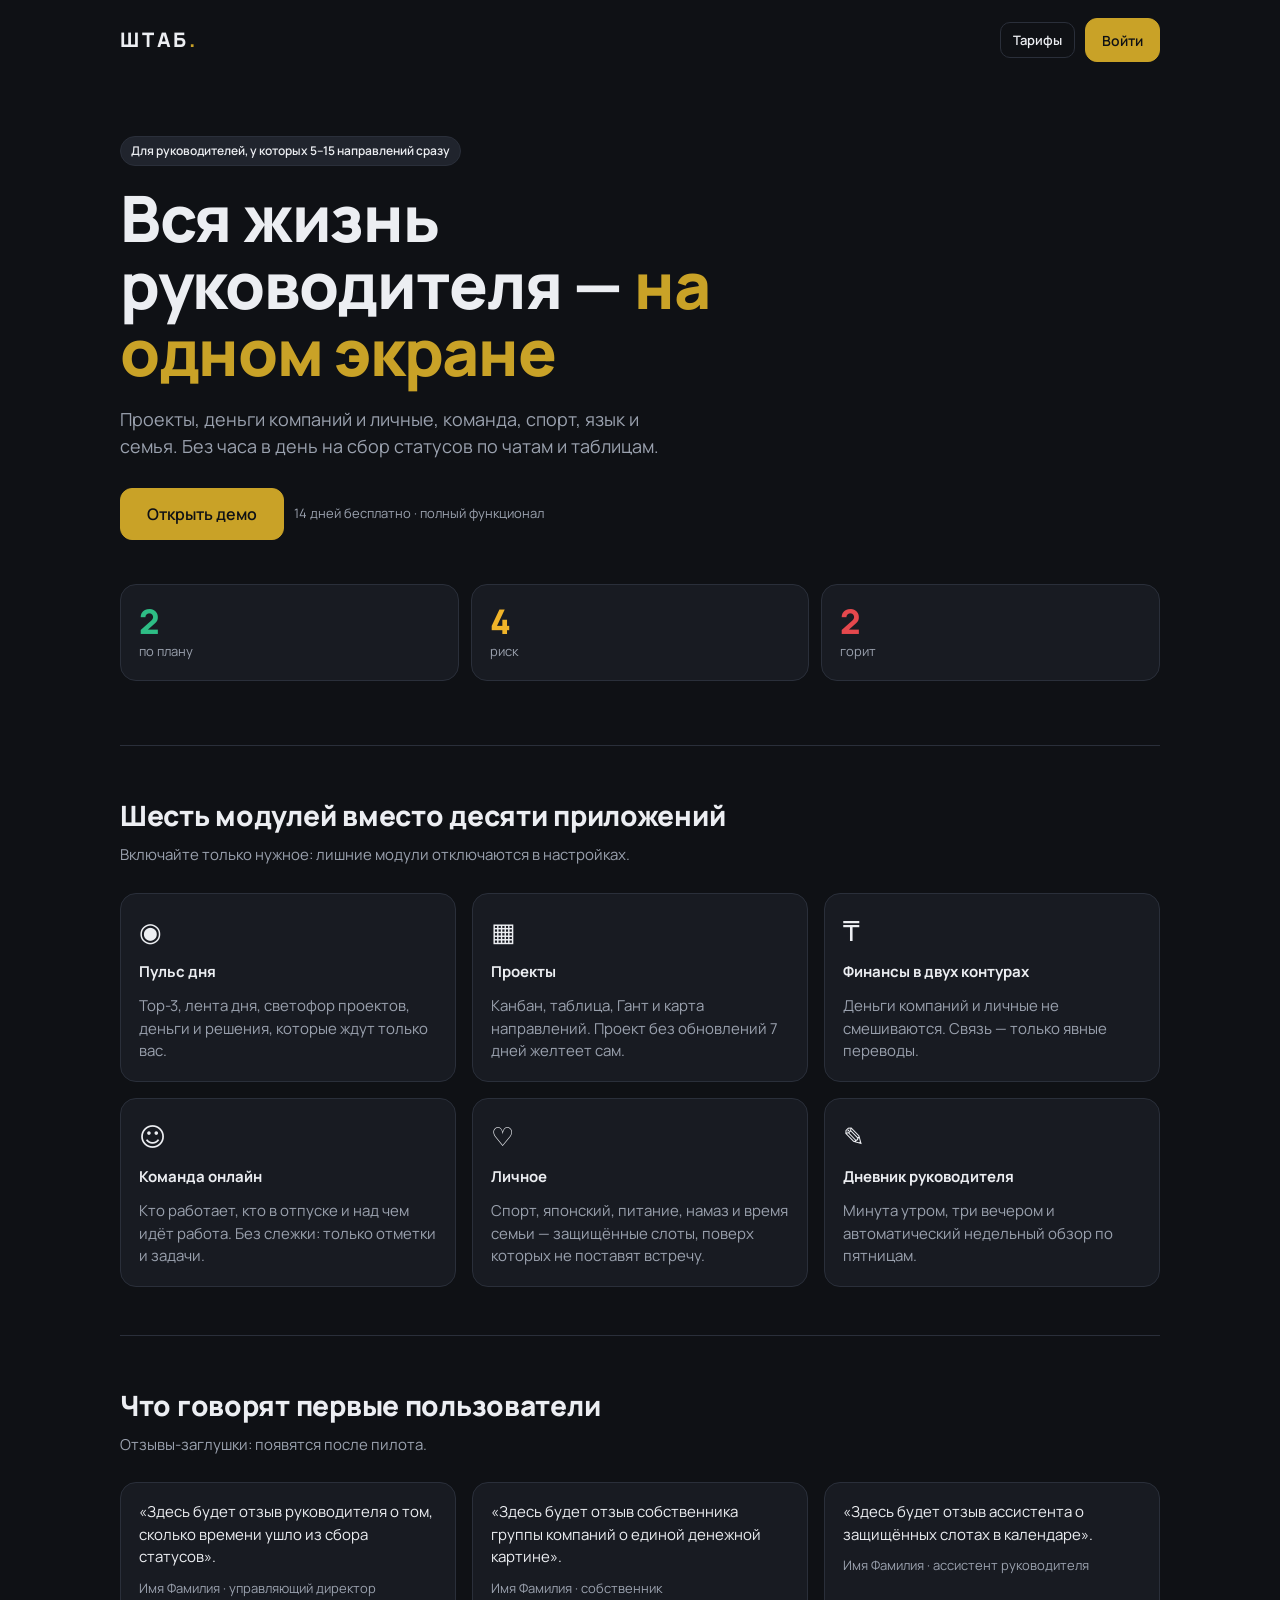
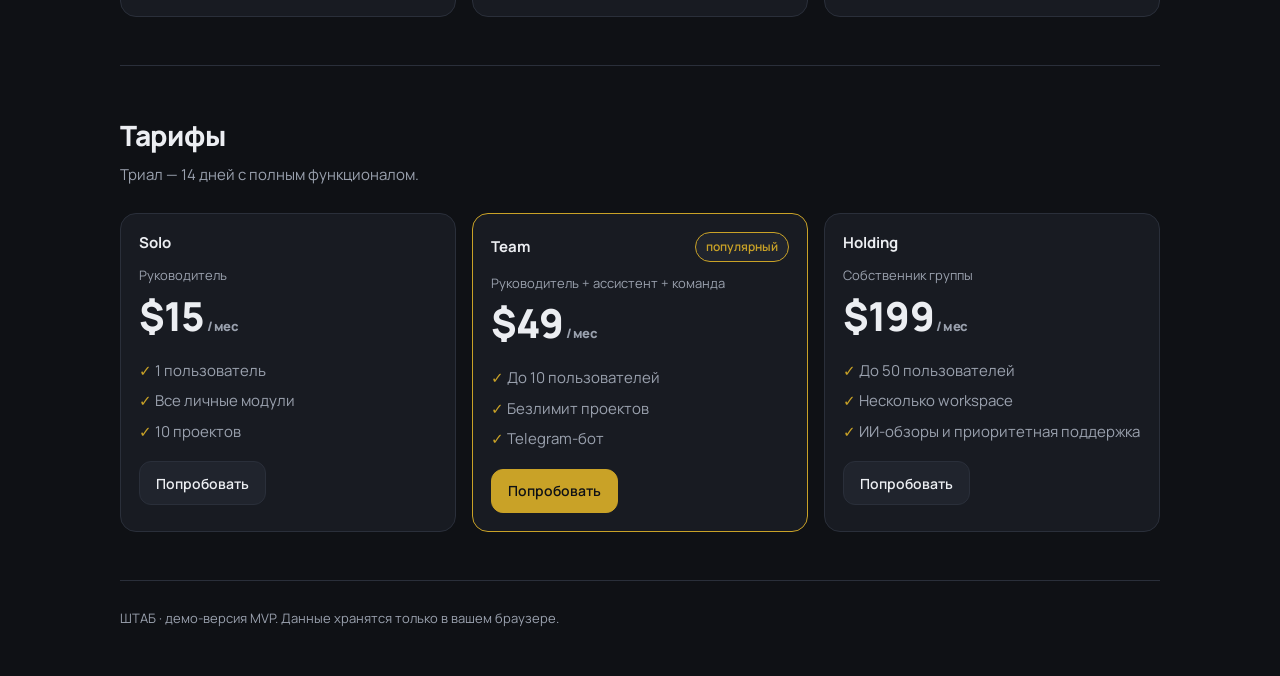
==== index.html @ 765a2123 "ШТАБ: демо MVP командного центра руководителя Статическое PWA: лендинг и приложение (Пульс, Проекты," ====
<!doctype html>
<html lang="ru" data-theme="dark">
<head>
  <meta charset="utf-8">
  <meta name="viewport" content="width=device-width, initial-scale=1, viewport-fit=cover">
  <meta name="theme-color" content="#0F1115">
  <meta name="description" content="ШТАБ — командный центр руководителя: проекты, деньги компаний и личные, команда онлайн, спорт, языки и дневник на одном экране.">
  <title>ШТАБ — вся жизнь руководителя на одном экране</title>
  <link rel="manifest" href="manifest.webmanifest">
  <link rel="icon" href="icon.svg" type="image/svg+xml">
  <link rel="preconnect" href="https://fonts.googleapis.com">
  <link rel="preconnect" href="https://fonts.gstatic.com" crossorigin>
  <link href="https://fonts.googleapis.com/css2?family=Manrope:wght@500;600;700;800&display=swap" rel="stylesheet">
  <link rel="stylesheet" href="css/app.css">
  <style>
    .wrap{max-width:1080px;margin:0 auto;padding:0 20px}
    .lnav{display:flex;align-items:center;justify-content:space-between;padding:18px 0}
    .hero{padding:56px 0 64px}
    .hero h1{font-size:clamp(34px,6.4vw,64px);line-height:1.05;max-width:15ch}
    .hero h1 em{font-style:normal;color:var(--gold)}
    .hero p.lead{font-size:18px;color:var(--muted);max-width:52ch;margin:20px 0 28px}
    section{padding:48px 0;border-top:1px solid var(--line)}
    section>h2{font-size:28px;margin-bottom:8px}
    section>p.sub{color:var(--muted);margin-bottom:26px;max-width:60ch}
    .mock{margin-top:44px;display:grid;grid-template-columns:repeat(3,1fr);gap:12px}
    .mock .card b{display:block;font-size:34px;font-weight:800;line-height:1.1}
    .price{font-size:40px;font-weight:800;letter-spacing:-.02em}
    .plan.best{border-color:var(--gold)}
    .plan ul{padding:0;margin:14px 0 18px;list-style:none;display:grid;gap:8px;color:var(--muted)}
    .plan li::before{content:'✓ ';color:var(--gold);font-weight:800}
    .ico{font-size:26px;margin-bottom:10px;display:block}
    footer{padding:28px 0 48px;color:var(--muted);font-size:13px;border-top:1px solid var(--line)}
    @media(max-width:899px){.mock{grid-template-columns:1fr 1fr 1fr}.mock .card{padding:12px}.mock .card b{font-size:26px}.hero{padding:28px 0 40px}}
  </style>
</head>
<body>
  <div class="wrap">
    <header class="lnav">
      <div class="logo" style="padding:0">ШТАБ<span>.</span></div>
      <nav class="row"><a class="btn ghost s" href="#pricing">Тарифы</a><a class="btn pri" href="app.html#/login">Войти</a></nav>
    </header>

    <main>
      <div class="hero">
        <span class="chip">Для руководителей, у которых 5–15 направлений сразу</span>
        <h1 style="margin-top:18px">Вся жизнь руководителя — <em>на одном экране</em></h1>
        <p class="lead">Проекты, деньги компаний и личные, команда, спорт, язык и семья. Без часа в день на сбор статусов по чатам и таблицам.</p>
        <div class="row"><a class="btn pri" href="app.html#/login" style="min-height:52px;padding:0 26px;font-size:16px">Открыть демо</a><span class="muted sm">14 дней бесплатно · полный функционал</span></div>
        <div class="mock" aria-label="Пример светофора проектов">
          <div class="card"><b class="c-g">2</b><span class="muted sm">по плану</span></div>
          <div class="card"><b class="c-y">4</b><span class="muted sm">риск</span></div>
          <div class="card"><b class="c-r">2</b><span class="muted sm">горит</span></div>
        </div>
      </div>

      <section>
        <h2>Шесть модулей вместо десяти приложений</h2>
        <p class="sub">Включайте только нужное: лишние модули отключаются в настройках.</p>
        <div class="grid g3">
          <div class="card"><span class="ico" aria-hidden="true">◉</span><h3>Пульс дня</h3><p class="muted" style="margin-top:6px">Top-3, лента дня, светофор проектов, деньги и решения, которые ждут только вас.</p></div>
          <div class="card"><span class="ico" aria-hidden="true">▦</span><h3>Проекты</h3><p class="muted" style="margin-top:6px">Канбан, таблица, Гант и карта направлений. Проект без обновлений 7 дней желтеет сам.</p></div>
          <div class="card"><span class="ico" aria-hidden="true">₸</span><h3>Финансы в двух контурах</h3><p class="muted" style="margin-top:6px">Деньги компаний и личные не смешиваются. Связь — только явные переводы.</p></div>
          <div class="card"><span class="ico" aria-hidden="true">☺</span><h3>Команда онлайн</h3><p class="muted" style="margin-top:6px">Кто работает, кто в отпуске и над чем идёт работа. Без слежки: только отметки и задачи.</p></div>
          <div class="card"><span class="ico" aria-hidden="true">♡</span><h3>Личное</h3><p class="muted" style="margin-top:6px">Спорт, японский, питание, намаз и время семьи — защищённые слоты, поверх которых не поставят встречу.</p></div>
          <div class="card"><span class="ico" aria-hidden="true">✎</span><h3>Дневник руководителя</h3><p class="muted" style="margin-top:6px">Минута утром, три вечером и автоматический недельный обзор по пятницам.</p></div>
        </div>
      </section>

      <section>
        <h2>Что говорят первые пользователи</h2>
        <p class="sub">Отзывы-заглушки: появятся после пилота.</p>
        <div class="grid g3">
          <div class="card"><p>«Здесь будет отзыв руководителя о том, сколько времени ушло из сбора статусов».</p><p class="muted sm" style="margin-top:10px">Имя Фамилия · управляющий директор</p></div>
          <div class="card"><p>«Здесь будет отзыв собственника группы компаний о единой денежной картине».</p><p class="muted sm" style="margin-top:10px">Имя Фамилия · собственник</p></div>
          <div class="card"><p>«Здесь будет отзыв ассистента о защищённых слотах в календаре».</p><p class="muted sm" style="margin-top:10px">Имя Фамилия · ассистент руководителя</p></div>
        </div>
      </section>

      <section id="pricing">
        <h2>Тарифы</h2>
        <p class="sub">Триал — 14 дней с полным функционалом.</p>
        <div class="grid g3">
          <div class="card plan"><h3>Solo</h3><p class="muted sm">Руководитель</p><div class="price">$15<span class="muted sm"> / мес</span></div><ul><li>1 пользователь</li><li>Все личные модули</li><li>10 проектов</li></ul><a class="btn" href="app.html#/login">Попробовать</a></div>
          <div class="card plan best"><h3>Team <span class="chip on">популярный</span></h3><p class="muted sm">Руководитель + ассистент + команда</p><div class="price">$49<span class="muted sm"> / мес</span></div><ul><li>До 10 пользователей</li><li>Безлимит проектов</li><li>Telegram-бот</li></ul><a class="btn pri" href="app.html#/login">Попробовать</a></div>
          <div class="card plan"><h3>Holding</h3><p class="muted sm">Собственник группы</p><div class="price">$199<span class="muted sm"> / мес</span></div><ul><li>До 50 пользователей</li><li>Несколько workspace</li><li>ИИ-обзоры и приоритетная поддержка</li></ul><a class="btn" href="app.html#/login">Попробовать</a></div>
        </div>
      </section>
    </main>

    <footer>ШТАБ · демо-версия MVP. Данные хранятся только в вашем браузере.</footer>
  </div>
  <script>if ('serviceWorker' in navigator && location.protocol.startsWith('http')) navigator.serviceWorker.register('sw.js').catch(function () {});</script>
</body>
</html>
---- css/app.css ----
/* ШТАБ — дизайн-токены по PRD §8 */
:root{
  --bg:#0F1115;--card:#181B22;--card2:#20242D;--line:#2A2F3A;--text:#ECEEF2;--muted:#9AA1AE;
  --gold:#C9A227;--gold-ink:#0F1115;--g:#2EBD85;--y:#F0B429;--r:#E5484D;--blue:#5B8DEF;--violet:#B07CE8;
  --radius:16px;--font:'Manrope','Inter',system-ui,-apple-system,'Segoe UI',sans-serif;
}
:root[data-theme=light]{
  --bg:#F6F5F1;--card:#FFFFFF;--card2:#F1EFE9;--line:#E2DFD6;--text:#16181D;--muted:#5F6673;
  --gold:#8E7010;--gold-ink:#FFFFFF;--g:#178A5E;--y:#A87400;--r:#C9343A;--blue:#2F6BDD;--violet:#7E4CC2;
}
*{box-sizing:border-box}
html{-webkit-text-size-adjust:100%}
body{margin:0;background:var(--bg);color:var(--text);font:15px/1.5 var(--font);-webkit-font-smoothing:antialiased}
a{color:inherit;text-decoration:none}
h1,h2,h3,h4,p{margin:0}
h1{font-size:28px;line-height:1.2;font-weight:800;letter-spacing:-.02em}
h2{font-size:20px;font-weight:800;letter-spacing:-.01em}
h3{font-size:15px;font-weight:700}
.muted{color:var(--muted)} .sm{font-size:13px} .xs{font-size:12px}
.gold{color:var(--gold)} .c-g{color:var(--g)} .c-y{color:var(--y)} .c-r{color:var(--r)}
.num{font-variant-numeric:tabular-nums}
.big{font-size:28px;font-weight:800;letter-spacing:-.02em;line-height:1.15;font-variant-numeric:tabular-nums}
.mid{font-size:20px;font-weight:800;font-variant-numeric:tabular-nums}

/* каркас */
.shell{display:flex;min-height:100vh}
.side{width:236px;flex:none;border-right:1px solid var(--line);padding:20px 12px;position:sticky;top:0;height:100vh;display:flex;flex-direction:column;gap:4px;overflow:auto}
.logo{font-weight:800;font-size:20px;letter-spacing:.14em;padding:4px 12px 16px}
.logo span{color:var(--gold)}
.side a.nav{display:flex;align-items:center;gap:10px;padding:0 12px;min-height:44px;border-radius:12px;color:var(--muted);font-weight:600}
.side a.nav i{font-style:normal;width:20px;text-align:center}
.side a.nav:hover{background:var(--card)}
.side a.nav.on{background:var(--card);color:var(--text);box-shadow:inset 3px 0 0 var(--gold)}
.side .who{margin-top:auto;padding:12px;border-top:1px solid var(--line);display:flex;gap:10px;align-items:center}
.main{flex:1;min-width:0;padding:20px 28px 60px;max-width:1240px}
.top{display:flex;align-items:center;gap:10px;margin-bottom:20px;flex-wrap:wrap}
.top h1{flex:1;min-width:160px}
.tabbar{display:none}
.btn.only-m{display:none}
@media(max-width:899px){
  .btn.only-m{display:inline-flex}
  .side{display:none}
  .main{padding:14px 16px 96px}
  h1{font-size:23px}
  .tabbar{display:flex;position:fixed;left:0;right:0;bottom:0;background:var(--card);border-top:1px solid var(--line);padding:4px 4px calc(4px + env(safe-area-inset-bottom));z-index:20}
  .tabbar a{flex:1;display:flex;flex-direction:column;align-items:center;justify-content:center;gap:2px;min-height:52px;font-size:11px;font-weight:600;color:var(--muted);border-radius:12px}
  .tabbar a i{font-style:normal;font-size:19px;line-height:1}
  .tabbar a.on{color:var(--gold)}
}

/* элементы */
.grid{display:grid;gap:16px}
.g2{grid-template-columns:repeat(2,minmax(0,1fr))}
.g3{grid-template-columns:repeat(3,minmax(0,1fr))}
.g4{grid-template-columns:repeat(4,minmax(0,1fr))}
@media(max-width:899px){.g2,.g3{grid-template-columns:minmax(0,1fr)}.g4{grid-template-columns:repeat(2,minmax(0,1fr))}}
.card{background:var(--card);border:1px solid var(--line);border-radius:var(--radius);padding:18px;min-width:0}
.card>h3{margin-bottom:12px;display:flex;align-items:center;gap:8px;justify-content:space-between}
.stack{display:flex;flex-direction:column;gap:16px}
.row{display:flex;align-items:center;gap:10px;flex-wrap:wrap}
.between{justify-content:space-between}
.grow{flex:1;min-width:0}
.kpi .lbl{color:var(--muted);font-size:13px;margin-bottom:4px}
.btn{display:inline-flex;align-items:center;justify-content:center;gap:6px;min-height:44px;padding:0 16px;border-radius:12px;border:1px solid var(--line);background:var(--card2);color:var(--text);font:600 14px var(--font);cursor:pointer;white-space:nowrap}
.btn:hover{border-color:var(--muted)}
.btn.pri{background:var(--gold);border-color:var(--gold);color:var(--gold-ink)}
.btn.ghost{background:transparent}
.btn.s{min-height:36px;padding:0 12px;font-size:13px;border-radius:10px}
.btn.icon{width:44px;padding:0;font-size:18px}
.btn.danger{color:var(--r)}
:focus-visible{outline:2px solid var(--gold);outline-offset:2px}
input,select,textarea{font:500 15px var(--font);color:var(--text);background:var(--card2);border:1px solid var(--line);border-radius:12px;min-height:44px;padding:8px 12px;width:100%}
textarea{min-height:76px;resize:vertical}
input[type=checkbox],input[type=radio]{width:22px;height:22px;min-height:0;padding:0;accent-color:var(--gold);flex:none}
input[type=range]{padding:0;accent-color:var(--gold)}
label.f{display:flex;flex-direction:column;gap:5px;font-size:13px;color:var(--muted);font-weight:600}
label.chk{display:flex;align-items:center;gap:10px;min-height:44px;cursor:pointer}
form.form{display:grid;gap:12px}
.f2{display:grid;grid-template-columns:1fr 1fr;gap:12px}
.seg{display:inline-flex;background:var(--card2);border:1px solid var(--line);border-radius:12px;padding:3px;gap:2px;flex-wrap:wrap}
.seg button,.seg a{min-height:38px;padding:0 13px;border-radius:9px;border:0;background:transparent;color:var(--muted);font:600 13px var(--font);cursor:pointer;display:inline-flex;align-items:center;gap:6px}
.seg .on{background:var(--card);color:var(--text);box-shadow:0 0 0 1px var(--line)}
.chip{display:inline-flex;align-items:center;gap:6px;min-height:30px;padding:0 10px;border-radius:999px;background:var(--card2);border:1px solid var(--line);font-size:12px;font-weight:600;white-space:nowrap}
button.chip{cursor:pointer;color:var(--text);font-family:var(--font);min-height:38px}
.chip.on{border-color:var(--gold);color:var(--gold)}
.chip.r{border-color:var(--r);color:var(--r)} .chip.g{border-color:var(--g);color:var(--g)} .chip.y{border-color:var(--y);color:var(--y)}
.dot{display:inline-block;width:10px;height:10px;border-radius:50%;flex:none}
.dot.g{background:var(--g)} .dot.y{background:var(--y)} .dot.r{background:var(--r)}
.av{width:38px;height:38px;border-radius:50%;background:var(--card2);border:1px solid var(--line);display:inline-flex;align-items:center;justify-content:center;font-weight:800;font-size:13px;color:var(--gold);flex:none}
.list{display:flex;flex-direction:column}
.li{display:flex;align-items:center;gap:12px;padding:10px 0;border-top:1px solid var(--line);min-height:48px}
.li:first-child{border-top:0}
.bar{height:8px;border-radius:99px;background:var(--card2);overflow:hidden}
.bar>i{display:block;height:100%;border-radius:99px;background:var(--gold)}
.bar>i.g{background:var(--g)} .bar>i.r{background:var(--r)} .bar>i.y{background:var(--y)}
table.t{width:100%;border-collapse:collapse;font-size:14px}
table.t th{text-align:left;color:var(--muted);font-size:12px;font-weight:600;padding:8px 10px;border-bottom:1px solid var(--line);white-space:nowrap}
table.t td{padding:10px;border-bottom:1px solid var(--line);vertical-align:middle}
table.t tr:last-child td{border-bottom:0}
table.t td.n,table.t th.n{text-align:right;font-variant-numeric:tabular-nums;white-space:nowrap}
.scroll{overflow-x:auto;-webkit-overflow-scrolling:touch}
.note{background:var(--card2);border:1px dashed var(--line);border-radius:12px;padding:10px 12px;font-size:13px;color:var(--muted)}
.warn{border-color:var(--y);color:var(--y);border-style:solid}
details summary{cursor:pointer;min-height:44px;display:flex;align-items:center;gap:8px;list-style:none}
details summary::-webkit-details-marker{display:none}

/* светофор */
.lights{display:grid;grid-template-columns:repeat(3,1fr);gap:10px}
.light{background:var(--card2);border:1px solid var(--line);border-radius:14px;padding:14px;text-align:left;cursor:pointer;color:var(--text);font-family:var(--font);min-height:44px}
.light b{display:block;font-size:34px;line-height:1.1;font-weight:800}
.light.g b{color:var(--g)} .light.y b{color:var(--y)} .light.r b{color:var(--r)}

/* лента дня */
.tl{display:flex;gap:12px;padding:9px 0;border-top:1px solid var(--line);align-items:center}
.tl:first-child{border-top:0}
.tl time{width:92px;flex:none;font-variant-numeric:tabular-nums;font-size:13px;color:var(--muted);font-weight:600}
.tl.past{opacity:.5}
.tl.now time{color:var(--gold)}
.tl.now{box-shadow:inset 3px 0 0 var(--gold);padding-left:10px}

/* проекты */
.kanban{display:grid;grid-template-columns:repeat(5,minmax(210px,1fr));gap:12px;overflow-x:auto;padding-bottom:6px}
.kcol{background:var(--card);border:1px solid var(--line);border-radius:14px;padding:10px;min-height:160px;display:flex;flex-direction:column;gap:8px}
.kcol h4{font-size:12px;color:var(--muted);font-weight:700;text-transform:uppercase;letter-spacing:.06em;padding:4px 4px 2px;display:flex;justify-content:space-between}
.pcard{display:flex;flex-direction:column;gap:4px;background:var(--card2);border:1px solid var(--line);border-radius:12px;padding:12px}
.pcard:hover{border-color:var(--gold)}
.pcard .hd{display:flex;gap:8px;align-items:center;font-weight:700}
.gantt{display:grid;grid-template-columns:minmax(120px,220px) 1fr;gap:8px 12px;align-items:center;min-width:560px}
.gtrack{position:relative;height:28px;background:var(--card2);border-radius:8px}
.gbar{position:absolute;top:5px;height:18px;border-radius:6px;min-width:6px}
.gbar.g{background:var(--g)} .gbar.y{background:var(--y)} .gbar.r{background:var(--r)}
.gtoday{position:absolute;top:-3px;bottom:-3px;width:2px;background:var(--gold)}
.tile{border-top:3px solid var(--gold)}

/* команда */
.tcard{background:var(--card);border:1px solid var(--line);border-radius:var(--radius);padding:14px;display:flex;flex-direction:column;gap:8px;text-align:left;color:var(--text);font:inherit;cursor:pointer}
.tcard:hover{border-color:var(--gold)}
table.cal{border-collapse:separate;border-spacing:2px;font-size:12px}
table.cal th{font-weight:600;color:var(--muted);min-width:26px;text-align:center;padding:2px}
table.cal td{width:26px;height:28px;text-align:center;border-radius:6px;background:var(--card2)}
table.cal td.nm,table.cal th.nm{text-align:left;white-space:nowrap;background:var(--card);padding-right:10px;position:sticky;left:0;font-size:13px;min-width:130px}
table.cal td.off{background:transparent;border:1px solid var(--line)}
table.cal td.vacation{background:var(--blue)} table.cal td.sick{background:var(--r)} table.cal td.day_off{background:var(--violet)}
table.cal td.trip{background:var(--y)} table.cal td.training{background:var(--g)}
table.cal td.pend{opacity:.55;outline:2px dashed var(--text);outline-offset:-2px}
table.cal td.td{box-shadow:0 0 0 2px var(--gold)}

/* графики */
.chart{width:100%;height:auto;display:block}
.bar-a{fill:var(--g)} .bar-b{fill:var(--r);opacity:.85}
.ax{fill:var(--muted);font:600 10px var(--font)} .axl{stroke:var(--line);stroke-width:1}
.val{fill:var(--text);font:700 9px var(--font)}
.ln{fill:none;stroke:var(--gold);stroke-width:2.5;stroke-linejoin:round;stroke-linecap:round}
.ln2{fill:none;stroke:var(--blue);stroke-width:2;stroke-linejoin:round;stroke-dasharray:4 3}
.legend{display:flex;gap:14px;flex-wrap:wrap;font-size:12px;color:var(--muted);margin-top:6px}
.sw{display:inline-block;width:10px;height:10px;border-radius:3px;margin-right:5px}
.sw.a{background:var(--g)} .sw.b{background:var(--r)} .sw.gold{background:var(--gold)} .sw.blue{background:var(--blue)}
.ring{width:132px;height:132px;flex:none}
.ring-bg{fill:none;stroke:var(--card2);stroke-width:10}
.ring-fg{fill:none;stroke:var(--gold);stroke-width:10;stroke-linecap:round}
.ring-big{fill:var(--text);font:800 22px var(--font)} .ring-small{fill:var(--muted);font:600 10px var(--font)}

/* привычки, вода */
.days{display:flex;gap:4px}
.days i{width:22px;height:22px;border-radius:6px;background:var(--card2);border:1px solid var(--line);font-style:normal;font-size:10px;display:flex;align-items:center;justify-content:center;color:var(--muted)}
.days i.on{background:var(--g);border-color:var(--g);color:#fff}
.glass{width:44px;height:44px;border-radius:12px;border:1px solid var(--line);background:var(--card2);font-size:20px;cursor:pointer;opacity:.35}
.glass.on{opacity:1;border-color:var(--blue)}
.thumb{width:48px;height:48px;border-radius:10px;object-fit:cover;flex:none}

/* модалка, тост */
.modal-back{position:fixed;inset:0;background:rgba(0,0,0,.6);display:flex;align-items:center;justify-content:center;padding:16px;z-index:50}
.modal{background:var(--card);border:1px solid var(--line);border-radius:20px;padding:22px;width:100%;max-width:520px;max-height:90vh;overflow:auto}
.modal h2{margin-bottom:14px}
@media(max-width:899px){.modal-back{align-items:flex-end;padding:0}.modal{border-radius:20px 20px 0 0;padding-bottom:calc(22px + env(safe-area-inset-bottom))}}
#toast{position:fixed;left:50%;bottom:88px;transform:translateX(-50%);background:var(--text);color:var(--bg);padding:11px 18px;border-radius:12px;font-weight:600;font-size:14px;z-index:60;max-width:90vw;text-align:center}
.fab{position:fixed;right:20px;bottom:24px;z-index:25;width:56px;height:56px;border-radius:50%;border:0;background:var(--gold);color:var(--gold-ink);font-size:24px;cursor:pointer;box-shadow:0 6px 24px rgba(0,0,0,.35)}
@media(max-width:899px){.fab{bottom:84px;right:14px}}
.msg{padding:10px 13px;border-radius:14px;background:var(--card2);max-width:88%;white-space:pre-line;font-size:14px}
.msg.me{align-self:flex-end;background:var(--gold);color:var(--gold-ink)}
.confetti{position:fixed;top:-12px;width:9px;height:14px;z-index:70;animation:fall 1.8s ease-in forwards;pointer-events:none}
@keyframes fall{to{transform:translateY(105vh) rotate(720deg);opacity:.2}}
@media(prefers-reduced-motion:reduce){.confetti{display:none}}

/* вход */
.login{min-height:100vh;display:flex;align-items:center;justify-content:center;padding:20px}
.login .card{max-width:440px;width:100%}
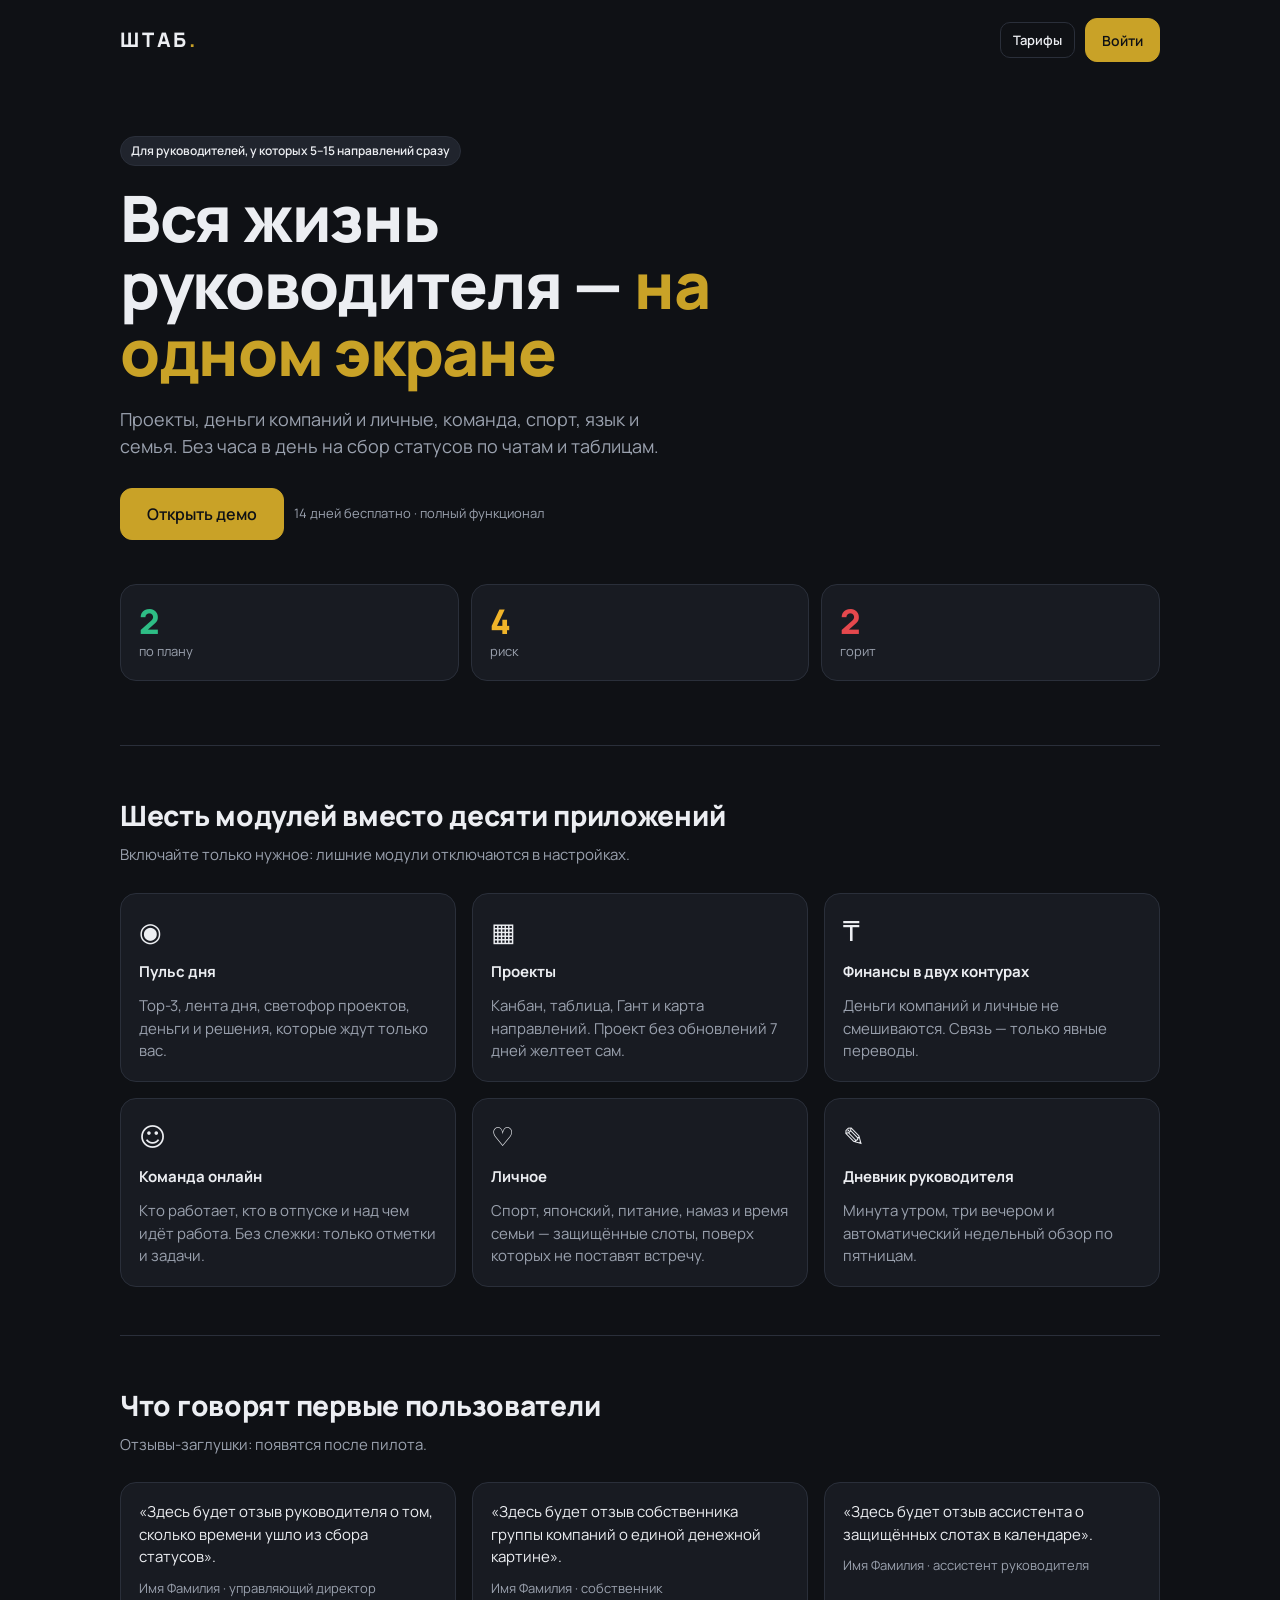
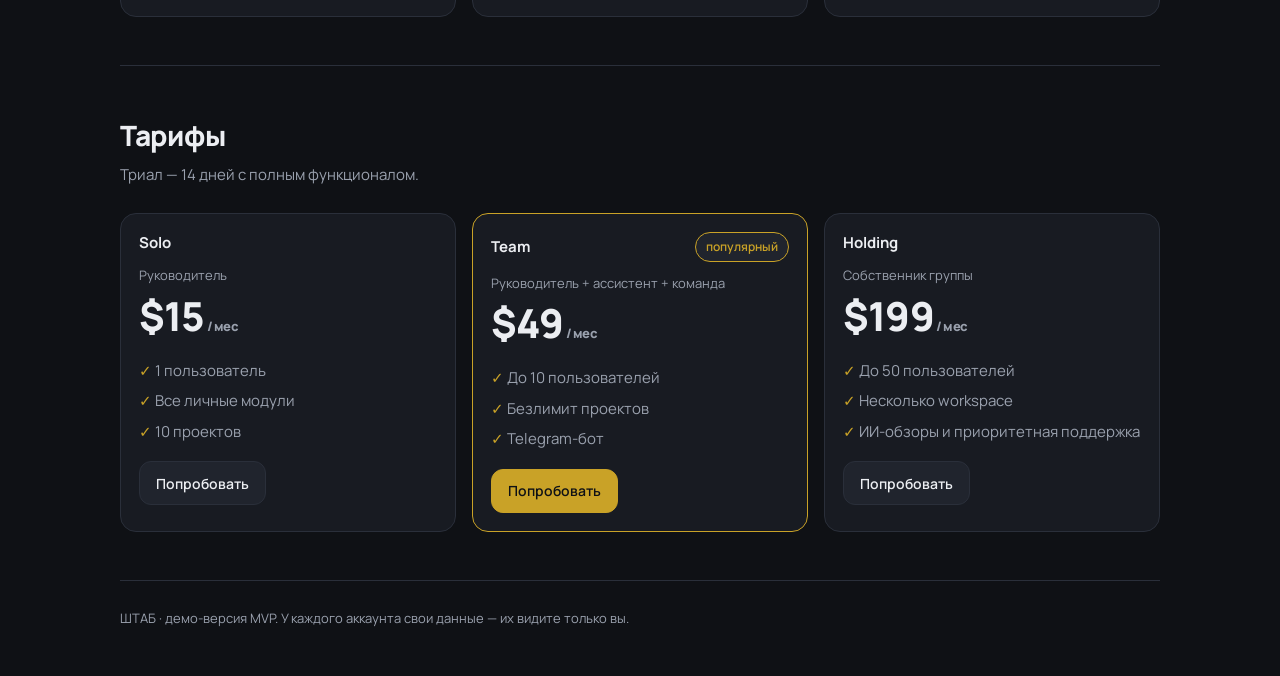
==== commit 5e124f41: "Регистрация и вход по email и паролю, личные данные аккаунта на сервере Сервер main.py: раздаёт сайт" ====
--- a/index.html
+++ b/index.html
@@ -87,7 +87,7 @@
       </section>
     </main>
 
-    <footer>ШТАБ · демо-версия MVP. Данные хранятся только в вашем браузере.</footer>
+    <footer>ШТАБ · демо-версия MVP. У каждого аккаунта свои данные — их видите только вы.</footer>
   </div>
   <script>if ('serviceWorker' in navigator && location.protocol.startsWith('http')) navigator.serviceWorker.register('sw.js').catch(function () {});</script>
 </body>
